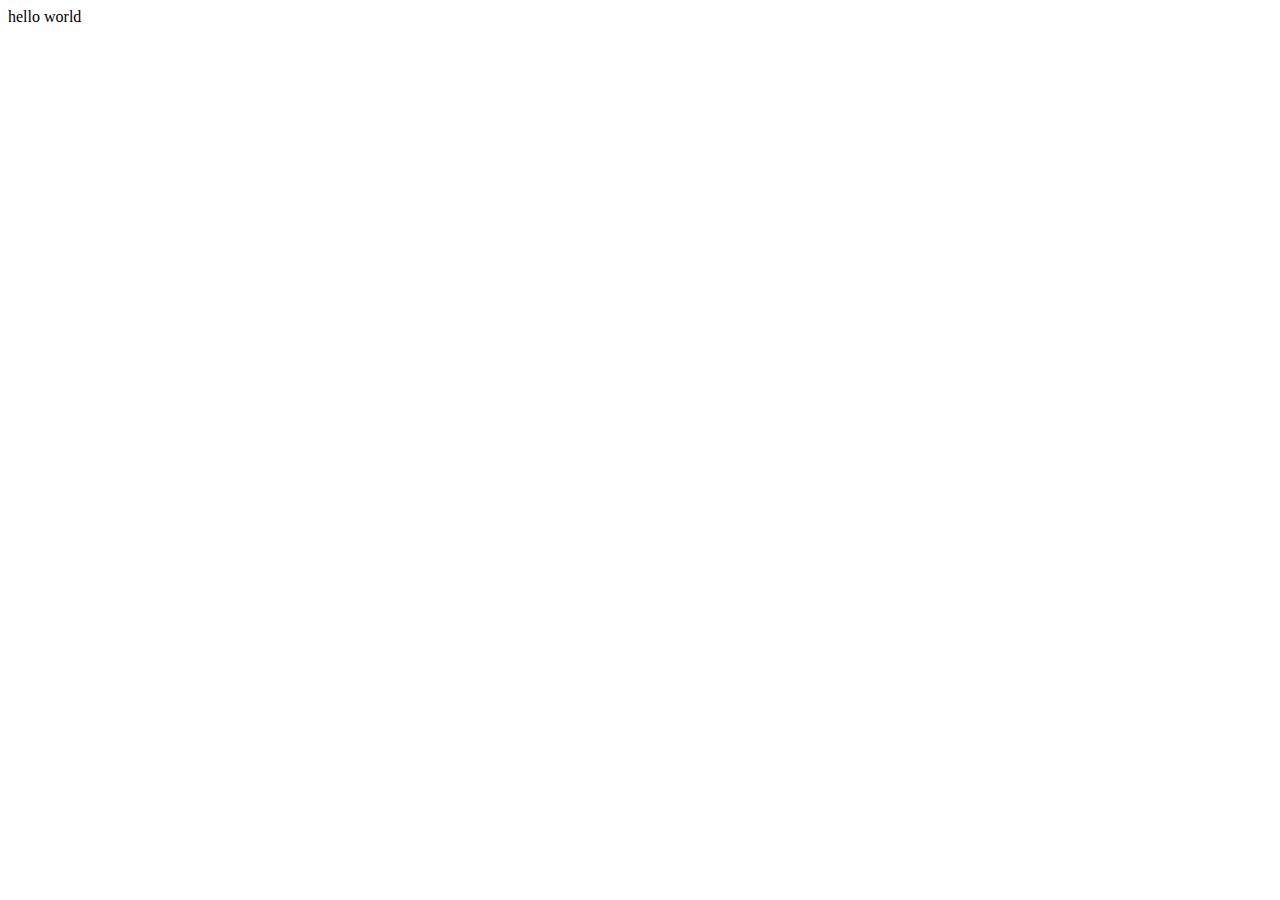
==== index.html @ 3b4c8099 "Initialization of files" ====
<!DOCTYPE html>
<html lang="en">
<head>
    <meta charset="UTF-8">
    <meta http-equiv="X-UA-Compatible" content="IE=edge">
    <meta name="viewport" content="width=device-width, initial-scale=1.0">
    <title>Document</title>
</head>
<body>
    hello world
</body>
</html>
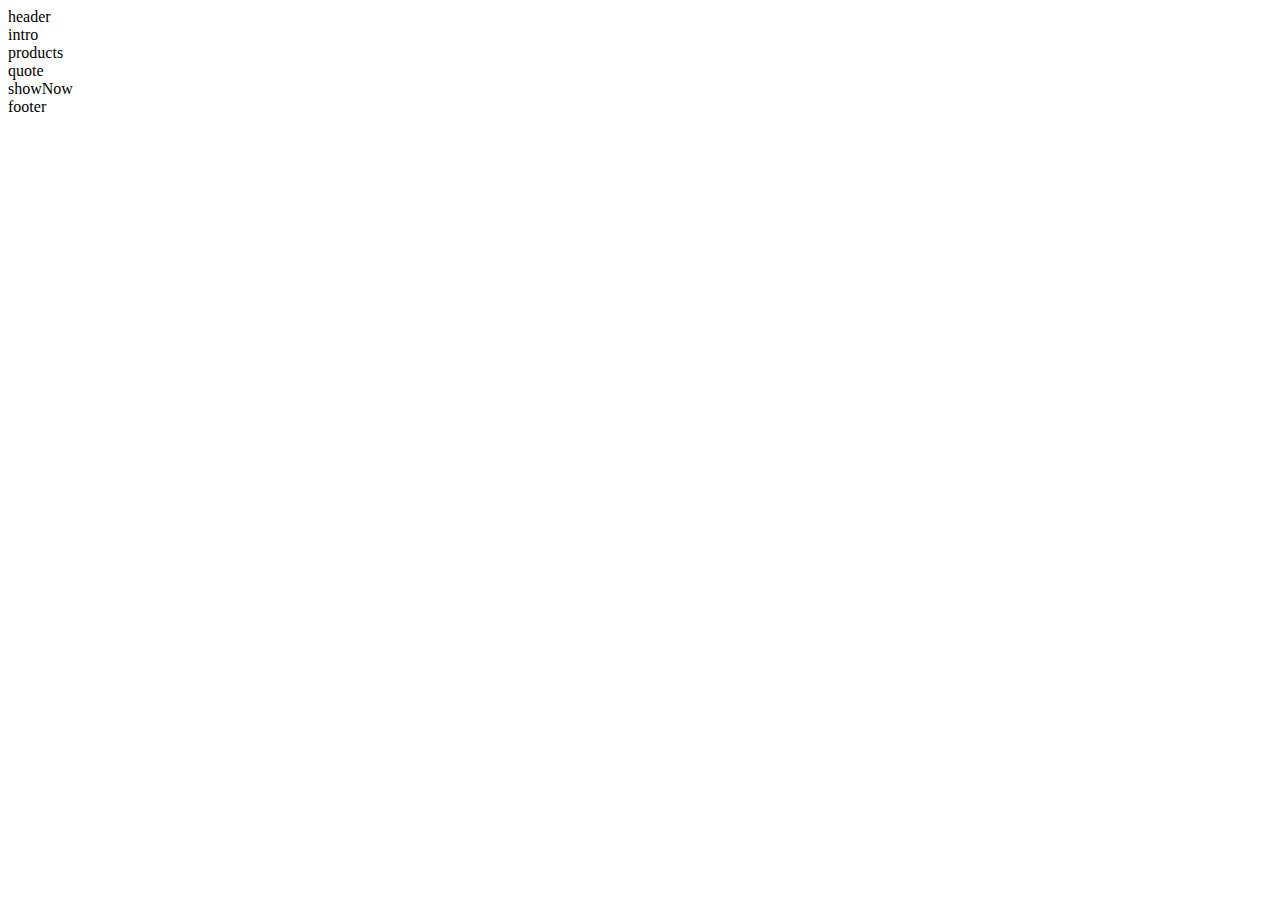
==== commit 8e80b634: "Base html setup" ====
--- a/index.html
+++ b/index.html
@@ -7,6 +7,11 @@
     <title>Document</title>
 </head>
 <body>
-    hello world
+    <div class="header"> header </div>
+    <div class="intro"> intro </div>
+    <div class="products"> products </div>
+    <div class="quote"> quote </div>
+    <div class="showNow"> showNow </div>
+    <div class="footer"> footer </div>
 </body>
 </html>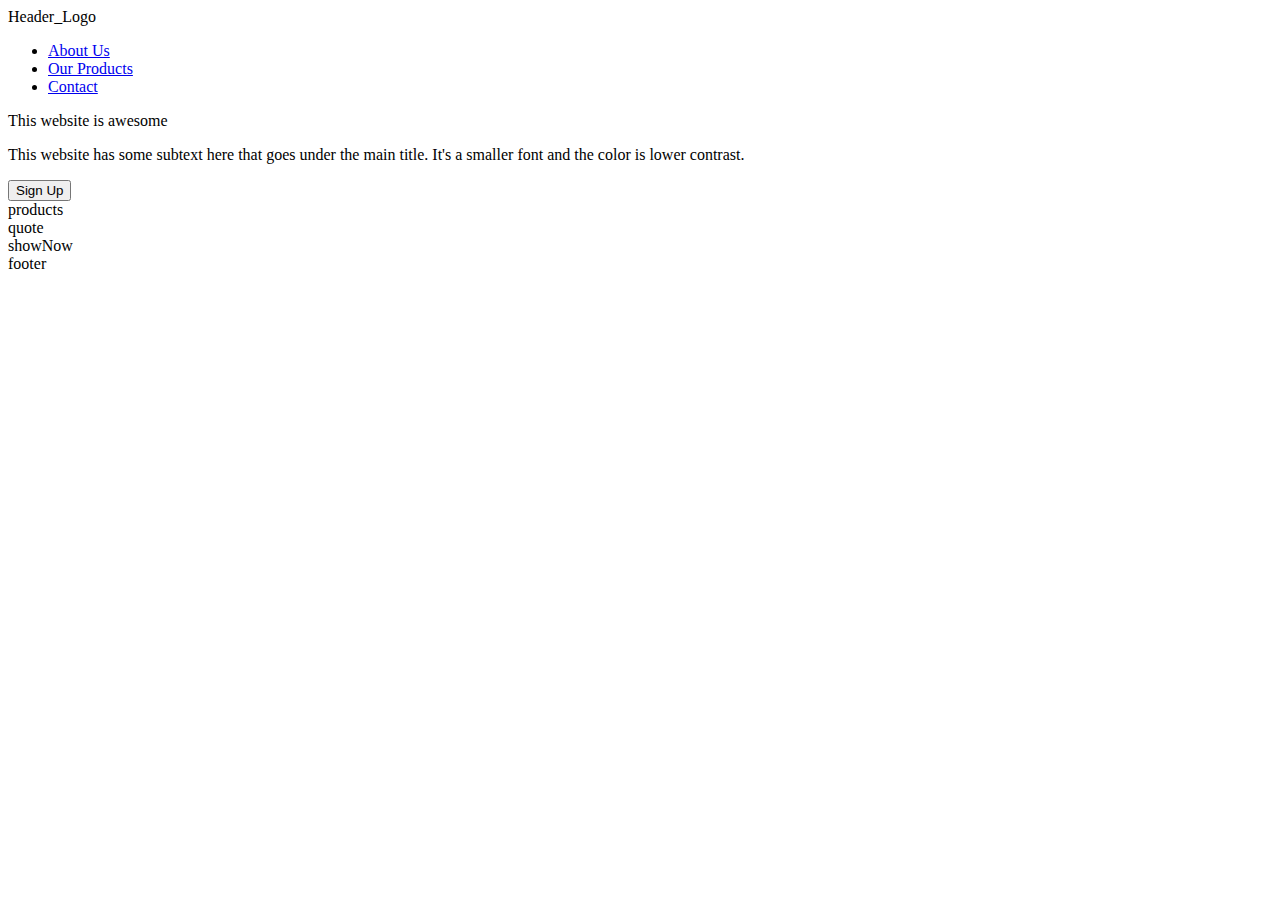
==== commit 54ee319d: "Added images folder and further HTML structure development" ====
--- a/index.html
+++ b/index.html
@@ -7,8 +7,31 @@
     <title>Document</title>
 </head>
 <body>
-    <div class="header"> header </div>
-    <div class="intro"> intro </div>
+    <div class="header"> 
+        <div class="left">
+            <div class="Header_Logo">Header_Logo</div>
+        </div>
+
+        <div class="right">
+            <ul class="links">
+                <li><a href="https://google.com">About Us</a></li>
+                <li><a href="https://google.com">Our Products</a></li>
+                <li><a href="https://google.com">Contact</a></li>
+              </ul>
+        </div>
+    </div>
+
+    <div class="intro"> 
+        <div class="left"> This website is awesome
+            <p>This website has some subtext here that goes under the main title. It's a smaller font and the color is lower contrast.</p>  
+            <button>Sign Up</button>
+        </div>
+
+        <div class="right">
+            
+        </div>
+    </div>
+
     <div class="products"> products </div>
     <div class="quote"> quote </div>
     <div class="showNow"> showNow </div>
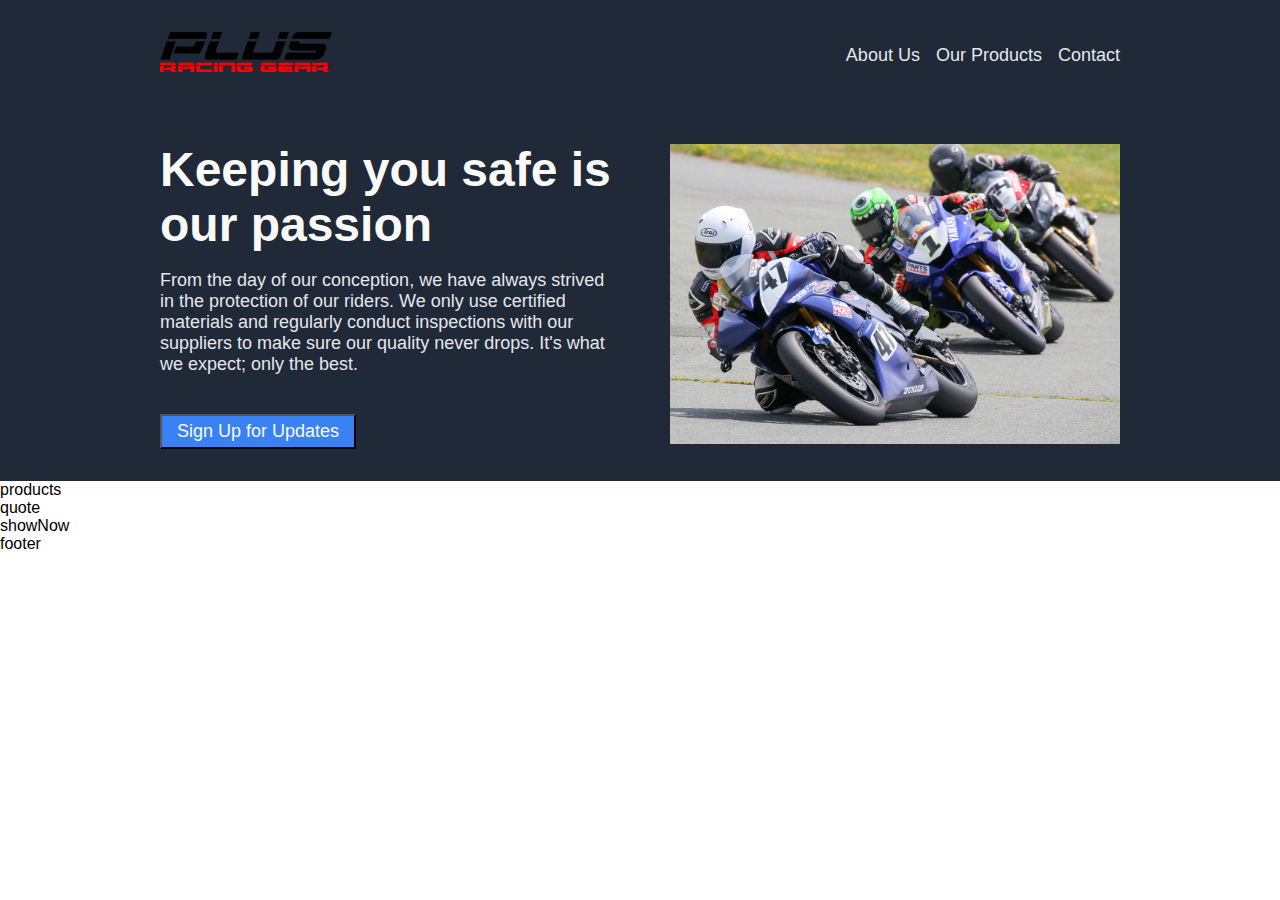
==== commit 503263c5: "Finished header and intro section" ====
--- a/index.html
+++ b/index.html
@@ -4,12 +4,13 @@
     <meta charset="UTF-8">
     <meta http-equiv="X-UA-Compatible" content="IE=edge">
     <meta name="viewport" content="width=device-width, initial-scale=1.0">
-    <title>Document</title>
+    <title>PLUS Racing Gear</title>
+    <link rel="stylesheet" href="style.css">
 </head>
 <body>
     <div class="header"> 
         <div class="left">
-            <div class="Header_Logo">Header_Logo</div>
+            <div class="Header_Logo"><img src="images/PLUS_Logo.png" alt="PLUS Company Logo" height="40"></div>
         </div>
 
         <div class="right">
@@ -17,20 +18,21 @@
                 <li><a href="https://google.com">About Us</a></li>
                 <li><a href="https://google.com">Our Products</a></li>
                 <li><a href="https://google.com">Contact</a></li>
-              </ul>
+            </ul>
         </div>
     </div>
 
     <div class="intro"> 
-        <div class="left"> This website is awesome
-            <p>This website has some subtext here that goes under the main title. It's a smaller font and the color is lower contrast.</p>  
-            <button>Sign Up</button>
+        <div class="left"> Keeping you safe is our passion
+            <p>From the day of our conception, we have always strived in the protection of our riders. We only use certified materials and regularly conduct inspections with our suppliers to make sure our quality never drops. It's what we expect; only the best.</p>  
+            <button>Sign Up for Updates</button>
         </div>
 
         <div class="right">
-            
+            <img src="images/csbk.jpg" alt="Motorcycle Racers" height="300">
         </div>
     </div>
+
 
     <div class="products"> products </div>
     <div class="quote"> quote </div>
--- a/style.css
+++ b/style.css
@@ -0,0 +1,57 @@
+body{
+    font-family: 'Roboto', sans-serif;
+    margin: 0px;
+    padding: 0px;
+}
+
+ul{
+    display: flex;
+    padding: 0px;
+    margin: 0px;
+    list-style-type: none;
+    gap: 16px;
+}
+
+a{
+    text-decoration: none;
+    color: #E5E7EB;
+    font-size: 18px;
+}
+
+button{
+    background-color: #3882f6;
+    color: #f9faf8;
+    padding: 5px 15px;
+    font-size: 18px;
+}
+
+
+
+.header, .intro{
+    display: flex;
+    justify-content: space-between;
+    align-items: center;
+    background: #1f2937;
+    padding: 2em 10em;
+    gap: 3em;
+}
+
+.Header_Logo{
+    color: #f9faf8;
+    font-size: 24px;
+}
+
+
+.intro .left{
+    font-size: 48px;
+    color: #F9FAF8;
+    font-weight: 800;
+    max-width: 500px;
+}
+
+.intro .left p{
+    font-size: 18px;
+    color: #E5E7EB;
+    font-weight: normal;
+
+}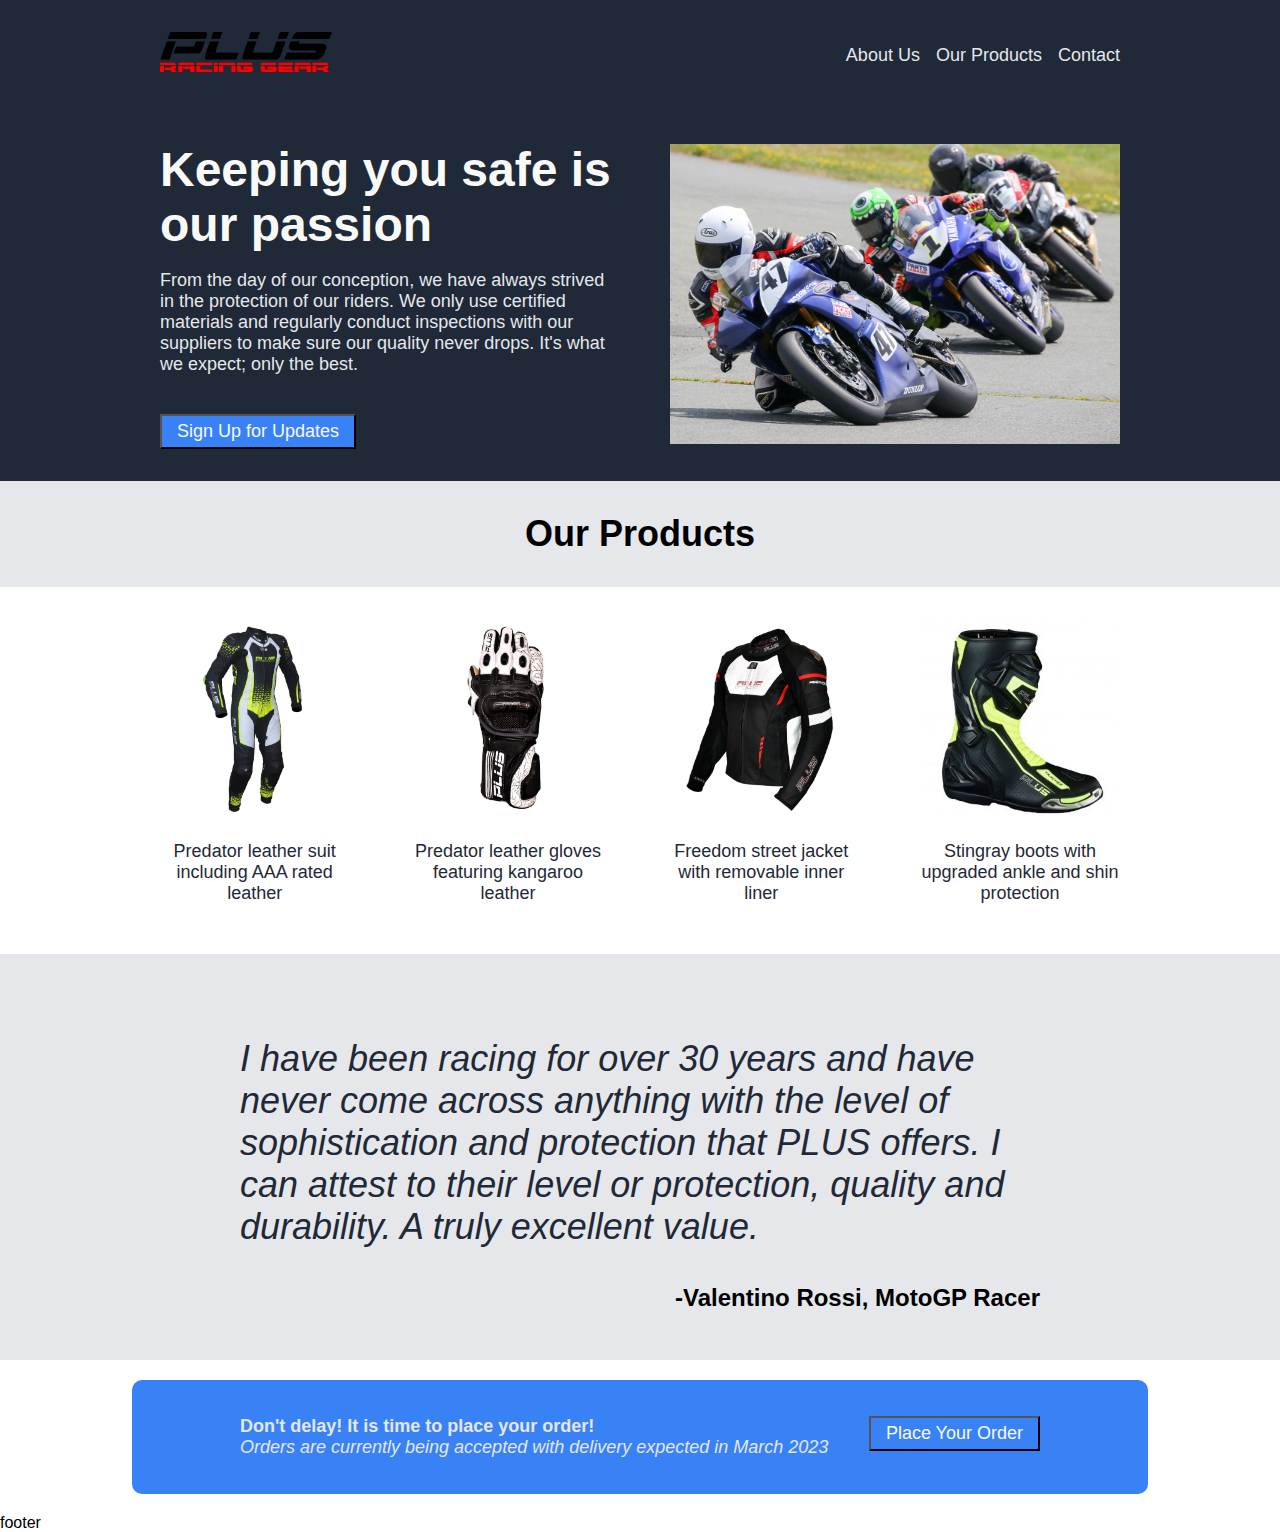
==== commit fe89d801: "Added shop now section" ====
--- a/index.html
+++ b/index.html
@@ -34,9 +34,44 @@
     </div>
 
 
-    <div class="products"> products </div>
-    <div class="quote"> quote </div>
-    <div class="showNow"> showNow </div>
+    <div class="productsSection">  
+        <div class="productsSectionTitle"> Our Products </div>
+
+        <div class="products">  
+            <div>
+                <img src="images/suit.jpg" alt="PLUS Racing Suit" height="200">
+                <p>Predator leather suit including AAA rated leather</p>
+            </div>
+            <div>
+                <img src="images/gloves.jpg" alt="PLUS Racing Gloves" height="200">
+                <p>Predator leather gloves featuring kangaroo leather</p>
+            </div>
+            <div>
+                <img src="images/jacket.jpg" alt="PLUS Racing Jacket" height="200">
+                <p>Freedom street jacket with removable inner liner</p>
+            </div>
+            <div>
+                <img src="images/boots.jpg" alt="PLUS Racing Boots" height="200">
+                <p>Stingray boots with upgraded ankle and shin protection</p>
+            </div>
+        </div>
+    </div>
+
+    <div class="quote"> 
+        <p>I have been racing for over 30 years and have never come across anything with the level of sophistication and protection that PLUS offers. I can attest to their level or protection, quality and durability. A truly excellent value. </p>
+        <div>-Valentino Rossi, MotoGP Racer</div>
+    </div>
+
+    <div class="shopBox">
+        <div class="left">
+            <div class="title">Don't delay! It is time to place your order!</div>
+            <div class="desc">Orders are currently being accepted with delivery expected in March 2023</div>
+        </div>
+        <div class="right">
+            <button>Place Your Order</button>
+        </div>
+
+    </div>
     <div class="footer"> footer </div>
 </body>
 </html>--- a/style.css
+++ b/style.css
@@ -54,4 +54,77 @@
     color: #E5E7EB;
     font-weight: normal;
 
+}
+
+.products{
+    display: flex;
+
+    justify-content: center;
+    flex-grow: 0;
+    flex-basis: 0;
+    gap: 16px;
+    padding: 2em 10em;
+    gap: 4em;
+}
+
+.products p{
+    max-width: 200px;
+    text-align: center;
+    font-size: 18px;
+    color: #1f2937;
+}
+
+.productsSectionTitle{
+    text-align: center;
+    margin: 0px;
+    padding: 32px;
+    font-size: 36px;
+    font-weight: 900;
+
+    background-color: #E5E7EB;
+}
+
+.quote{
+    display: flex;
+    flex-direction: column;
+    align-items: center;
+    background: #E5E7EB;
+    padding: 3em 10em;
+}
+
+.quote p{
+    max-width: 800px;
+    font-size: 36px;
+    color: #1F2937;
+    font-weight: 100;
+    font-style: italic;
+}
+
+
+.quote div{
+    width: 800px;
+    text-align: right;
+    font-weight: 900;
+    font-size: 24px;
+}
+
+.shopBox{
+    display: flex;
+    margin:20px auto;
+    padding: 2em 6em;
+    justify-content: space-between;
+
+    width: 800px;
+    background: #3882f6;
+    border-radius: 10px;
+    color:#E5E7EB;
+    font-size: 18px;
+}
+
+.shopBox .left .title{
+    font-weight: 800;
+}
+
+.shopBox .left .desc{
+    font-style: italic;
 }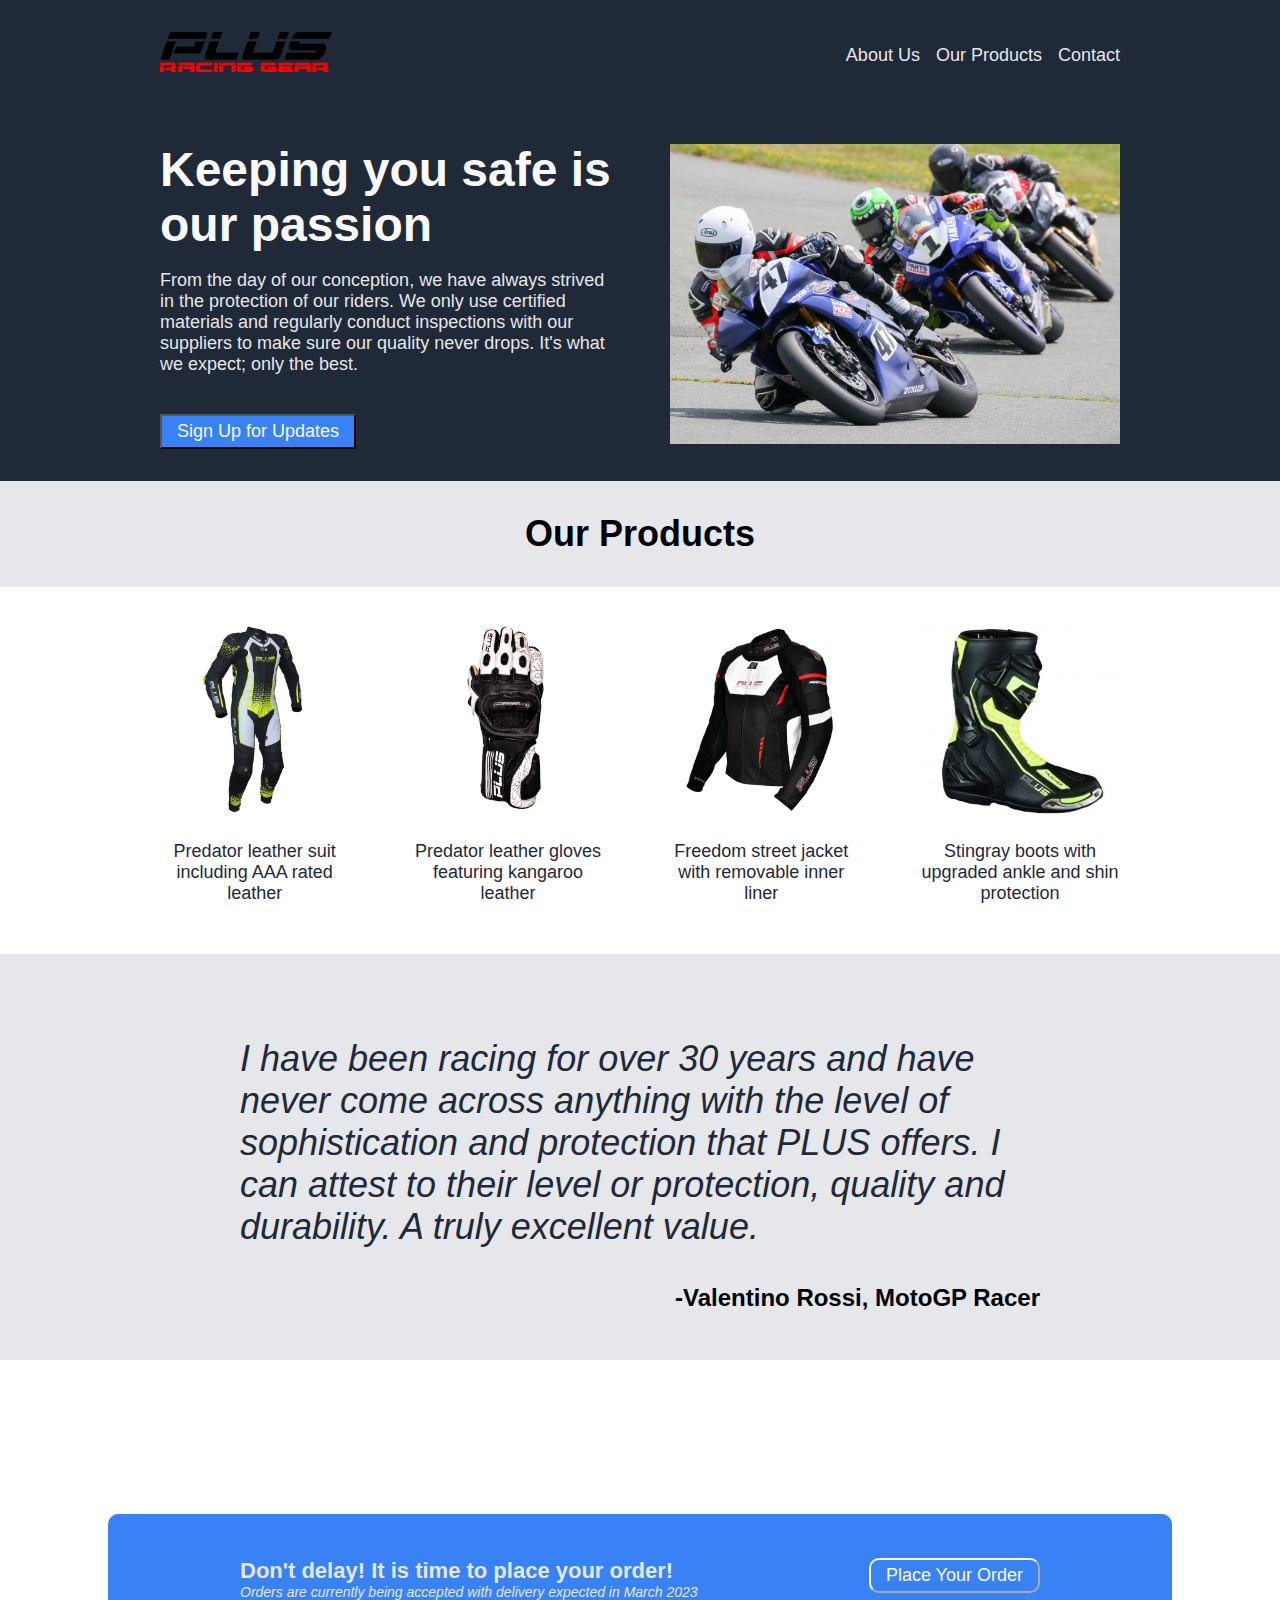
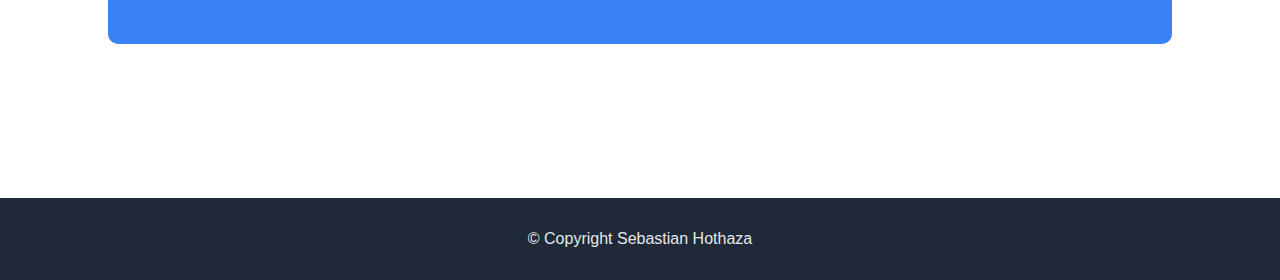
==== commit a7464417: "Final commit; all parts completed. Added fun grow on hover feature" ====
--- a/index.html
+++ b/index.html
@@ -72,6 +72,6 @@
         </div>
 
     </div>
-    <div class="footer"> footer </div>
+    <div class="footer"> © Copyright Sebastian Hothaza </div>
 </body>
 </html>--- a/style.css
+++ b/style.css
@@ -65,6 +65,15 @@
     gap: 16px;
     padding: 2em 10em;
     gap: 4em;
+    
+}
+
+.products div{
+    transition: all .2s ease-in-out;
+}
+
+.products div:hover{
+    transform: scale(1.1);
 }
 
 .products p{
@@ -110,7 +119,7 @@
 
 .shopBox{
     display: flex;
-    margin:20px auto;
+    margin: 7em auto;
     padding: 2em 6em;
     justify-content: space-between;
 
@@ -118,13 +127,35 @@
     background: #3882f6;
     border-radius: 10px;
     color:#E5E7EB;
-    font-size: 18px;
+    font-size: 22px;
 }
 
-.shopBox .left .title{
+.shopBox .title{
     font-weight: 800;
 }
 
-.shopBox .left .desc{
+.shopBox .desc{
     font-style: italic;
+    font-size: 14px;
+}
+
+.shopBox button{
+    border-radius: 10px;
+    border-color: white;
+    transition: all .2s ease-in-out; 
+}
+
+.shopBox button:hover{
+    transform: scale(1.1);
+}
+
+
+
+.footer{
+    background: #1f2937;
+    color:#E5E7EB;
+    text-align: center;
+    margin: 0px auto;
+    padding: 2em;
+    font-size: 16px;
 }